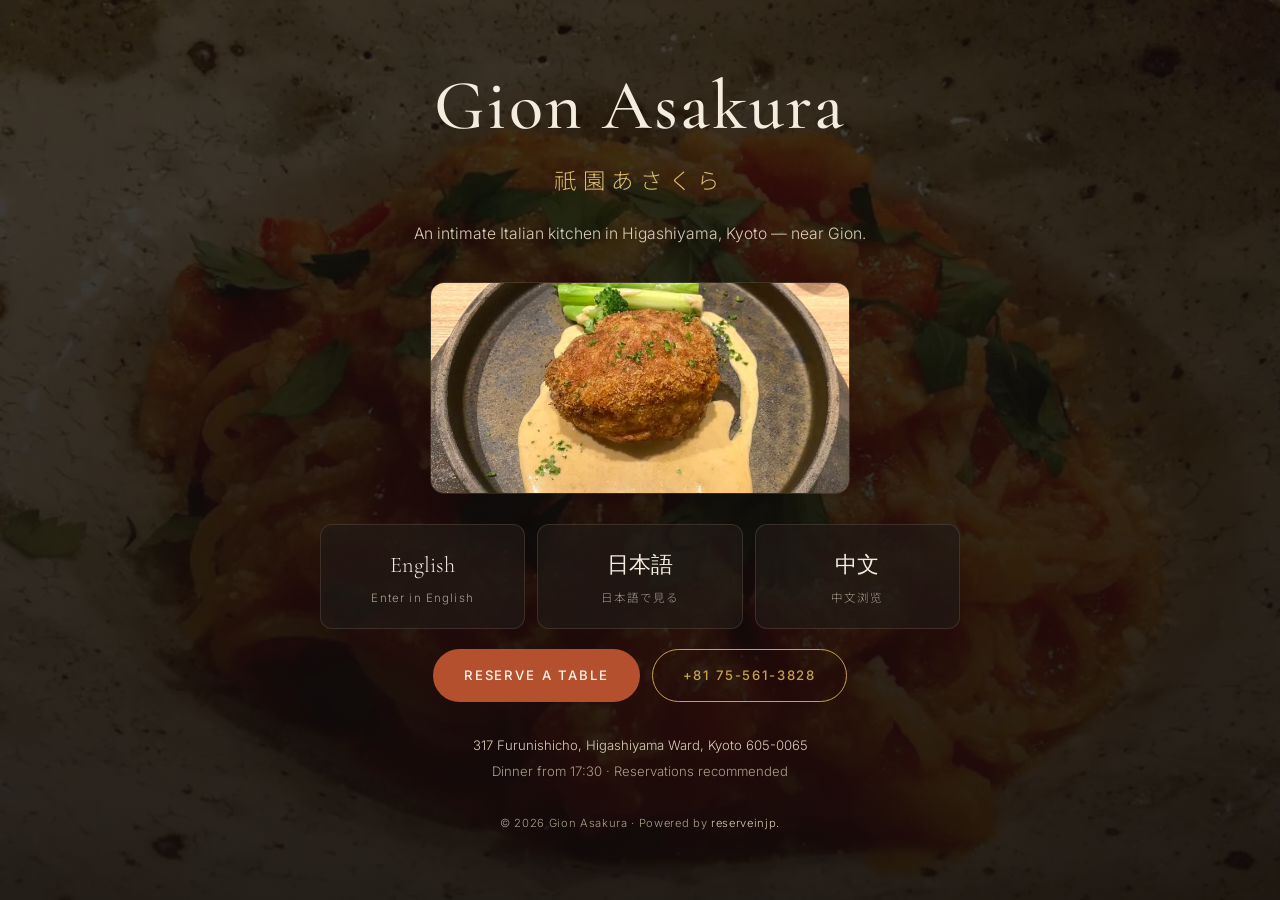
==== index.html @ 5505c05f "Gion Asakura — trilingual Italian restaurant site (Kyoto Gion)" ====
<!DOCTYPE html>
<html lang="en">
<head>
  <meta charset="UTF-8">
  <meta name="viewport" content="width=device-width, initial-scale=1.0">
  <meta http-equiv="refresh" content="0; url=landing.html">
  <link rel="canonical" href="landing.html">
  <title>Gion Asakura | 祇園あさくら — Italian Restaurant, Kyoto</title>
  <script>window.location.replace('landing.html');</script>
</head>
<body>
  <p>Redirecting to <a href="landing.html">Gion Asakura</a>&hellip;</p>
</body>
</html>
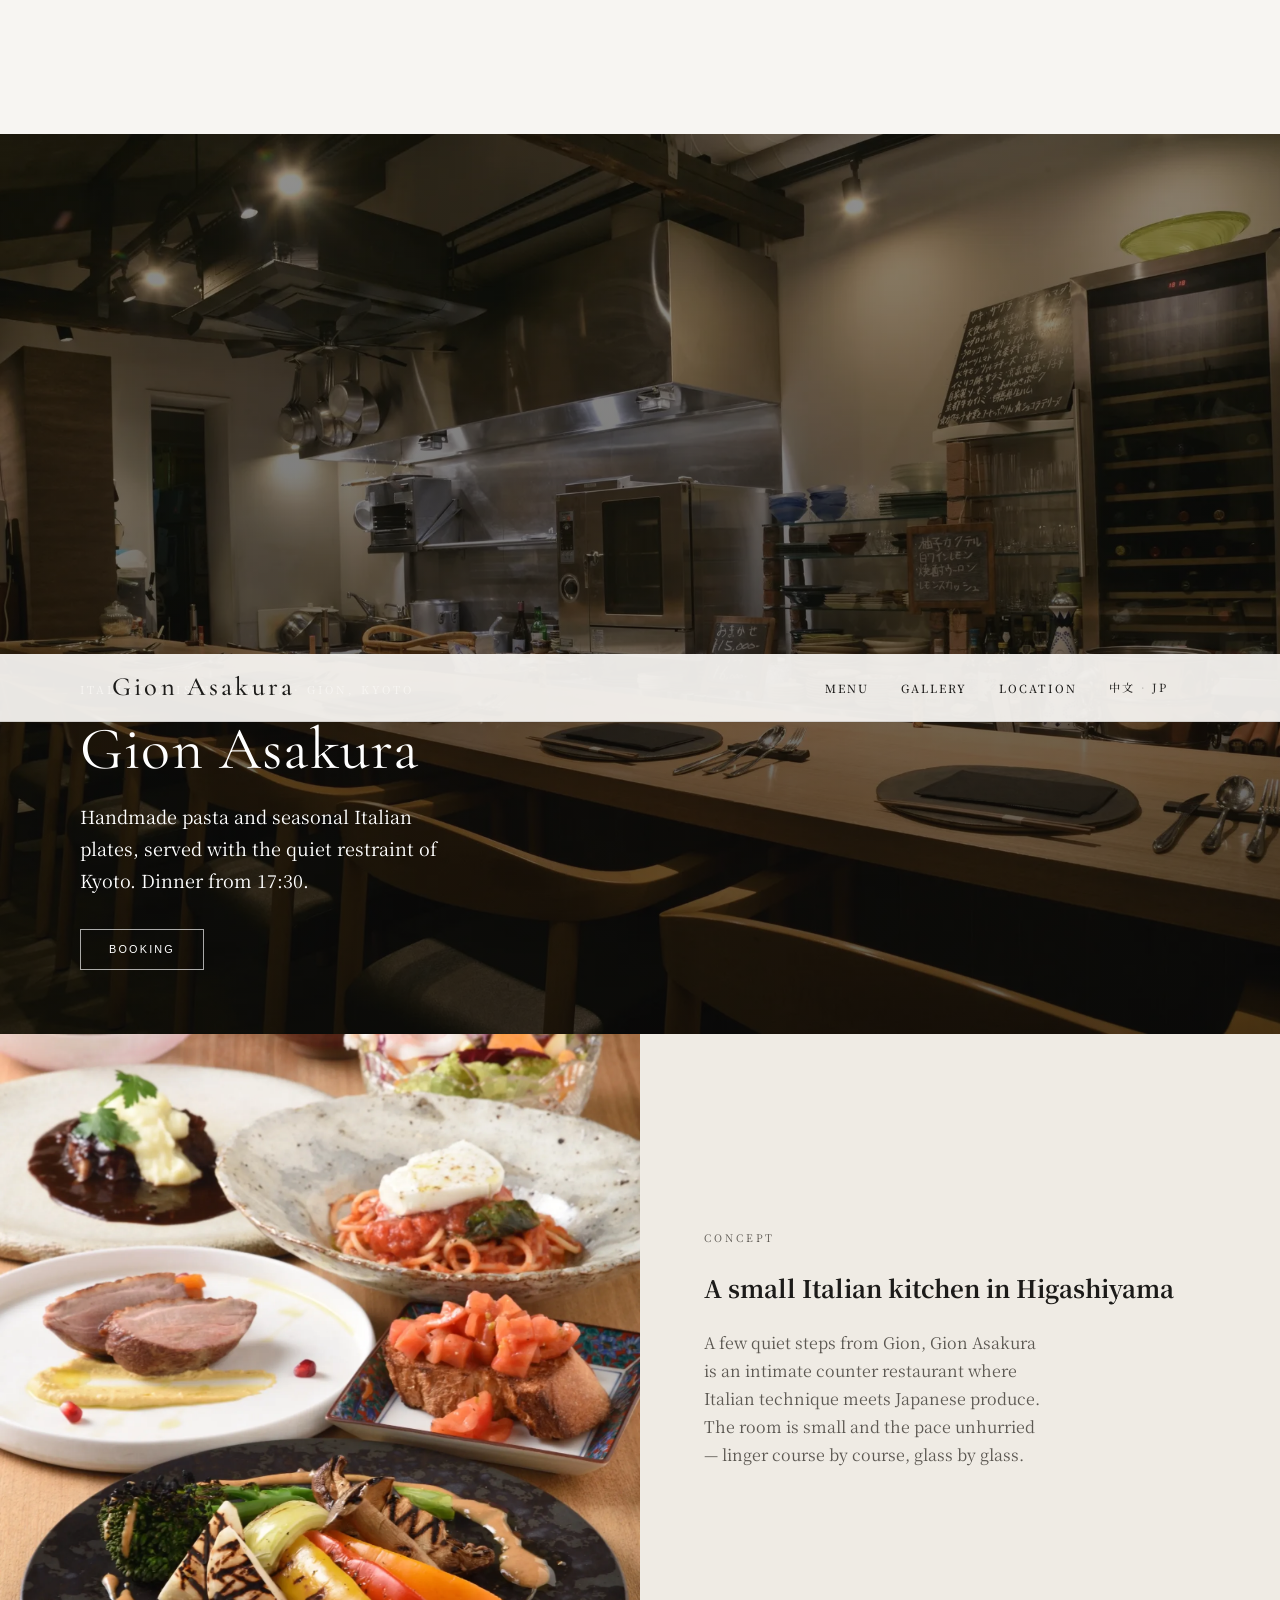
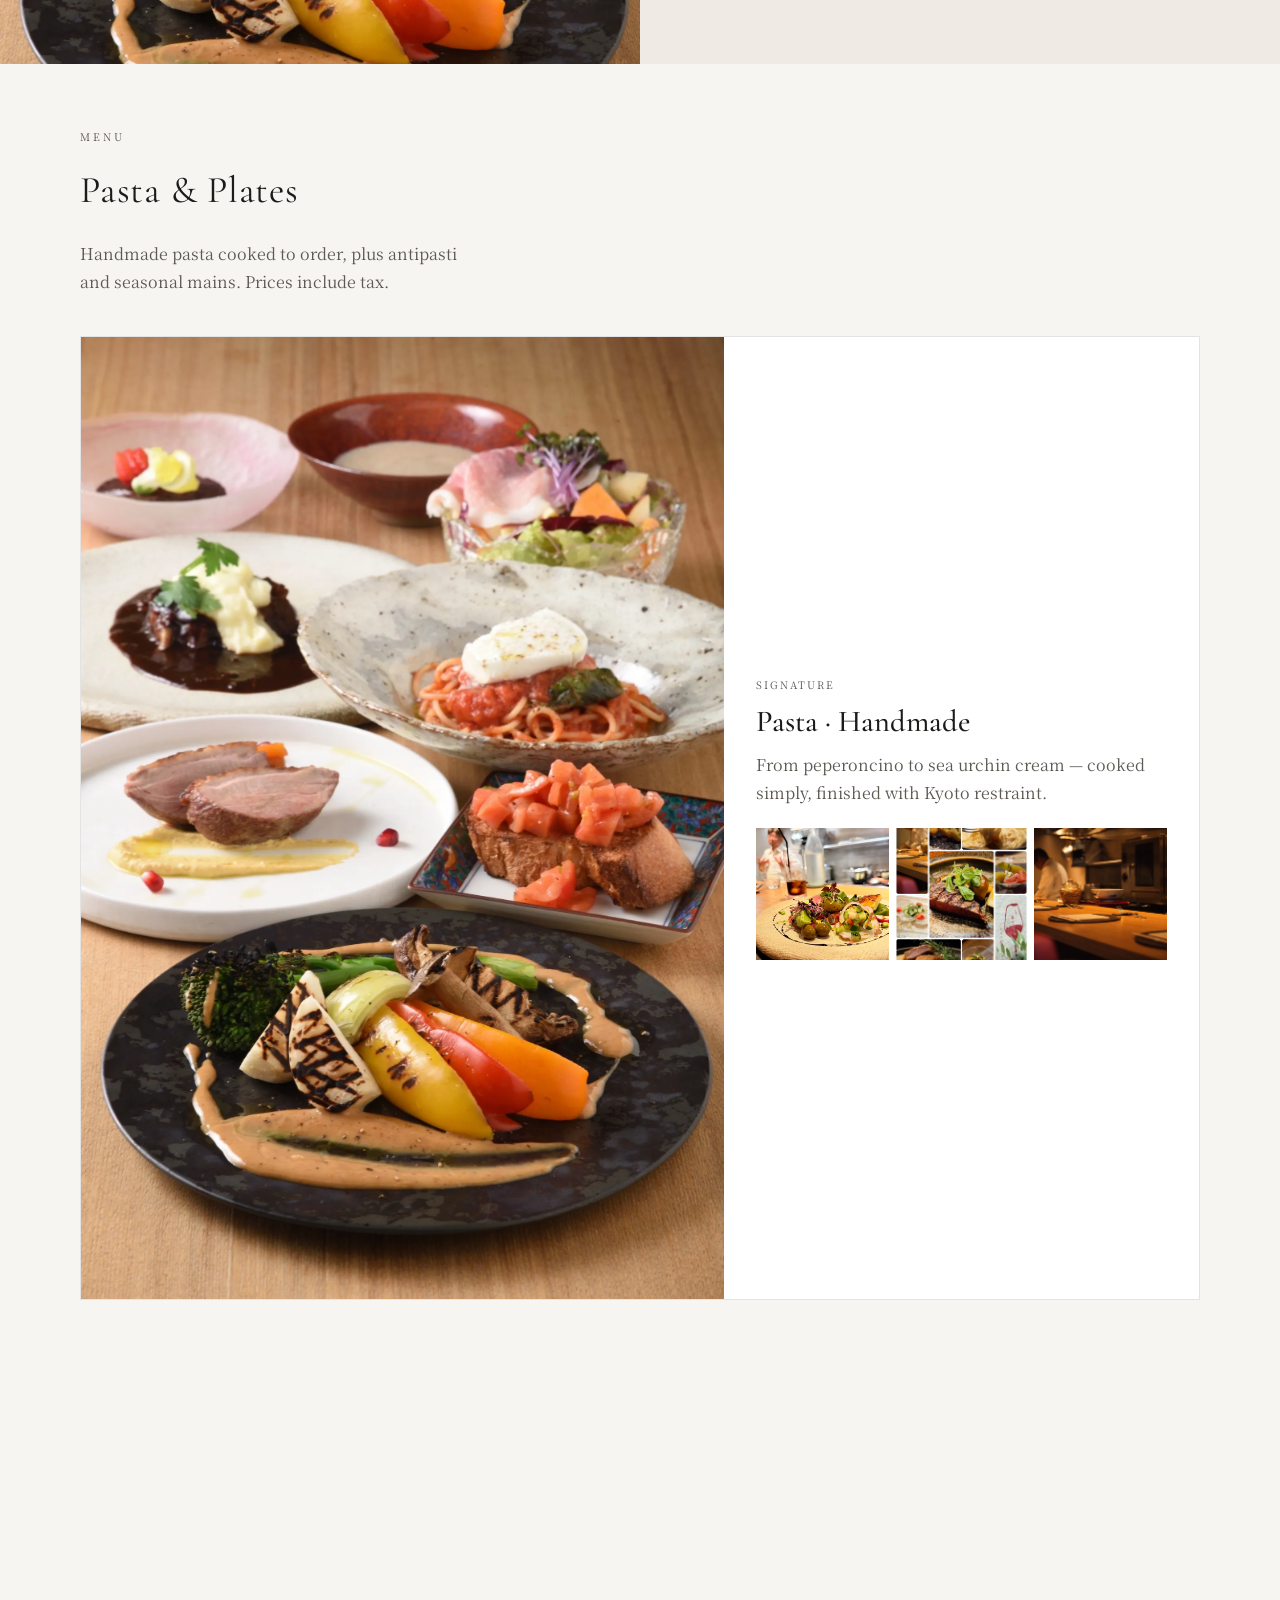
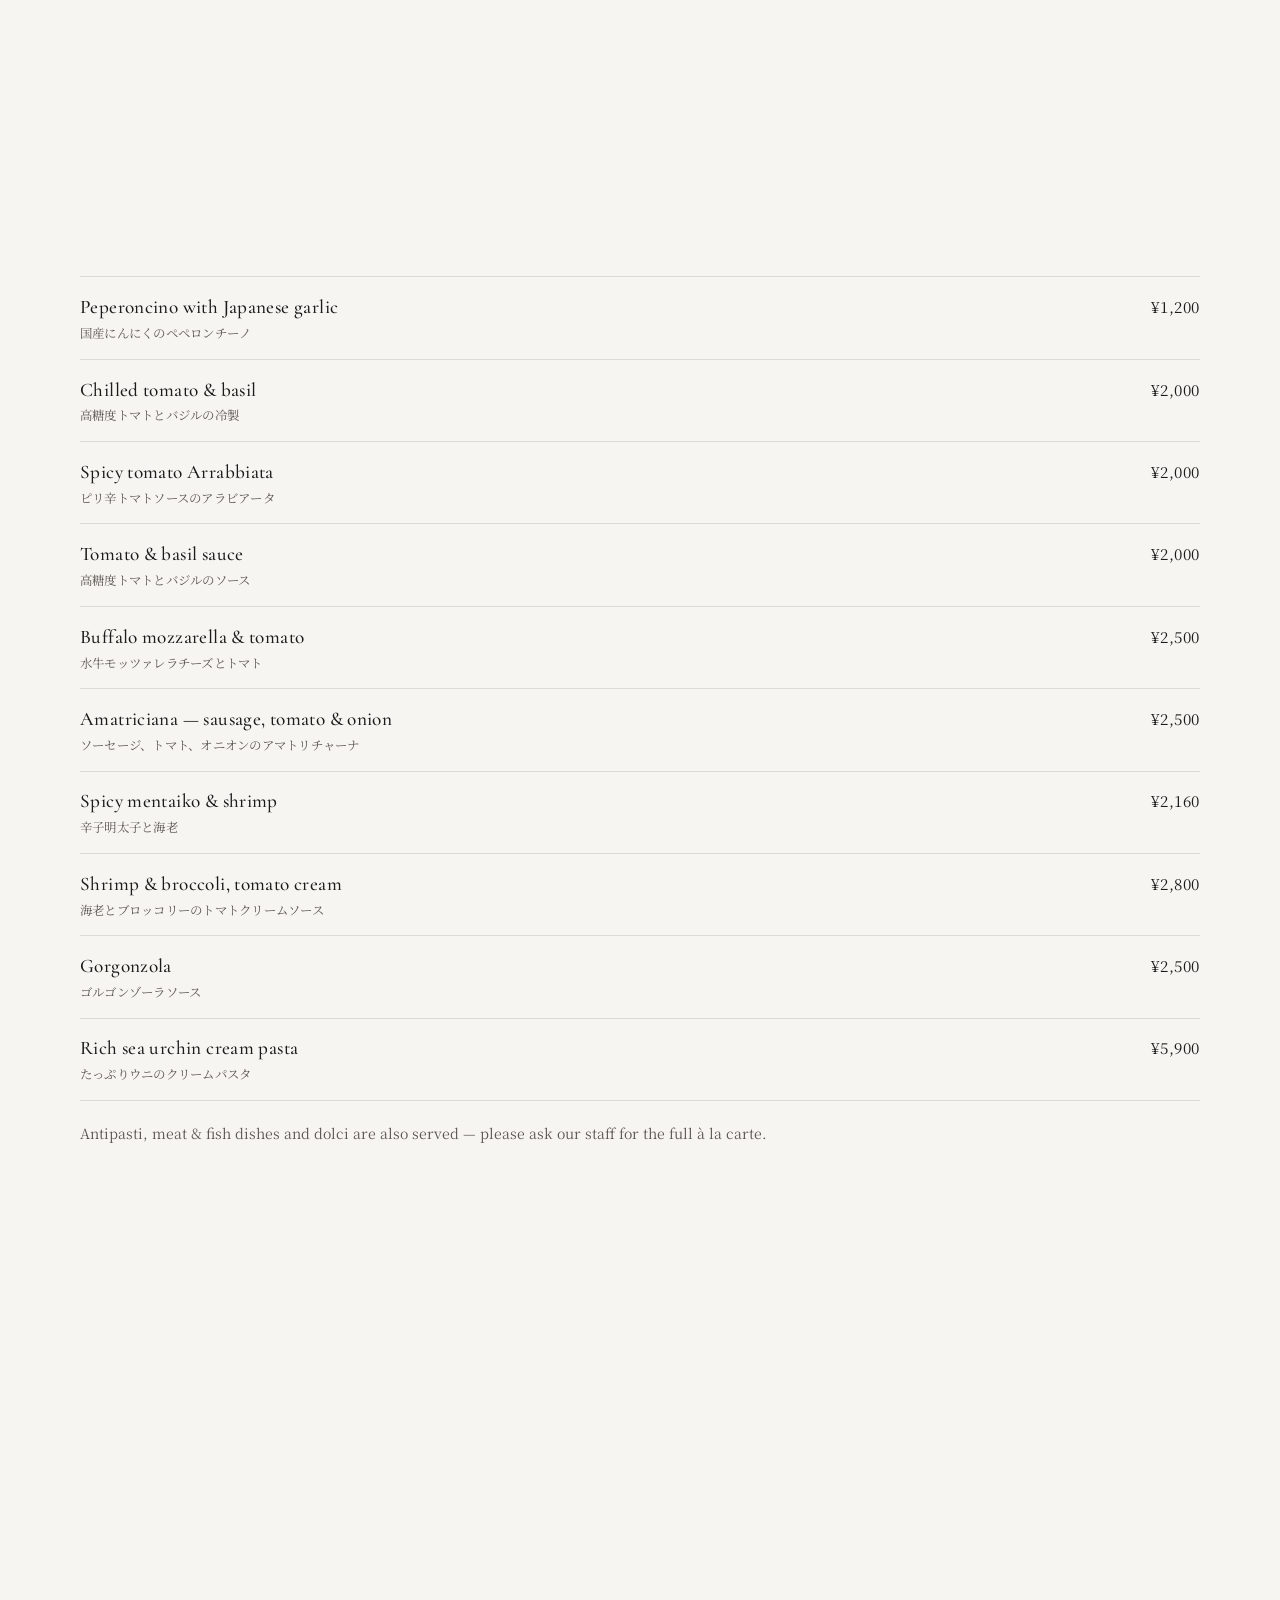
==== commit 6b900473: "Refresh Gion Asakura with real photos and newstyle layout. Skip language landing, open menu home wit" ====
--- a/index.html
+++ b/index.html
@@ -1,14 +1,33 @@
 <!DOCTYPE html>
-<html lang="en">
+<html lang="zh-CN">
 <head>
   <meta charset="UTF-8">
   <meta name="viewport" content="width=device-width, initial-scale=1.0">
-  <meta http-equiv="refresh" content="0; url=landing.html">
-  <link rel="canonical" href="landing.html">
-  <title>Gion Asakura | 祇園あさくら — Italian Restaurant, Kyoto</title>
-  <script>window.location.replace('landing.html');</script>
+  <title>Gion Asakura | 祇園あさくら</title>
+  <link rel="canonical" href="en/index.html">
+  <noscript>
+    <meta http-equiv="refresh" content="0; url=en/index.html">
+  </noscript>
+  <style>
+    html, body { width: 100%; height: 100%; margin: 0; }
+    body { overflow: hidden; background: #1a1816; }
+    .splash {
+      width: 100%; height: 100%;
+      background:
+        linear-gradient(180deg, rgba(15, 14, 13, 0.35), rgba(15, 14, 13, 0.55)),
+        url("./assets/images/hero.webp") center / cover no-repeat;
+      opacity: 0;
+      animation: fadeIn 420ms ease forwards;
+    }
+    @keyframes fadeIn { to { opacity: 1; } }
+  </style>
 </head>
 <body>
-  <p>Redirecting to <a href="landing.html">Gion Asakura</a>&hellip;</p>
+  <div class="splash" aria-hidden="true"></div>
+  <script>
+    window.setTimeout(function () {
+      window.location.replace("en/index.html");
+    }, 420);
+  </script>
 </body>
 </html>
